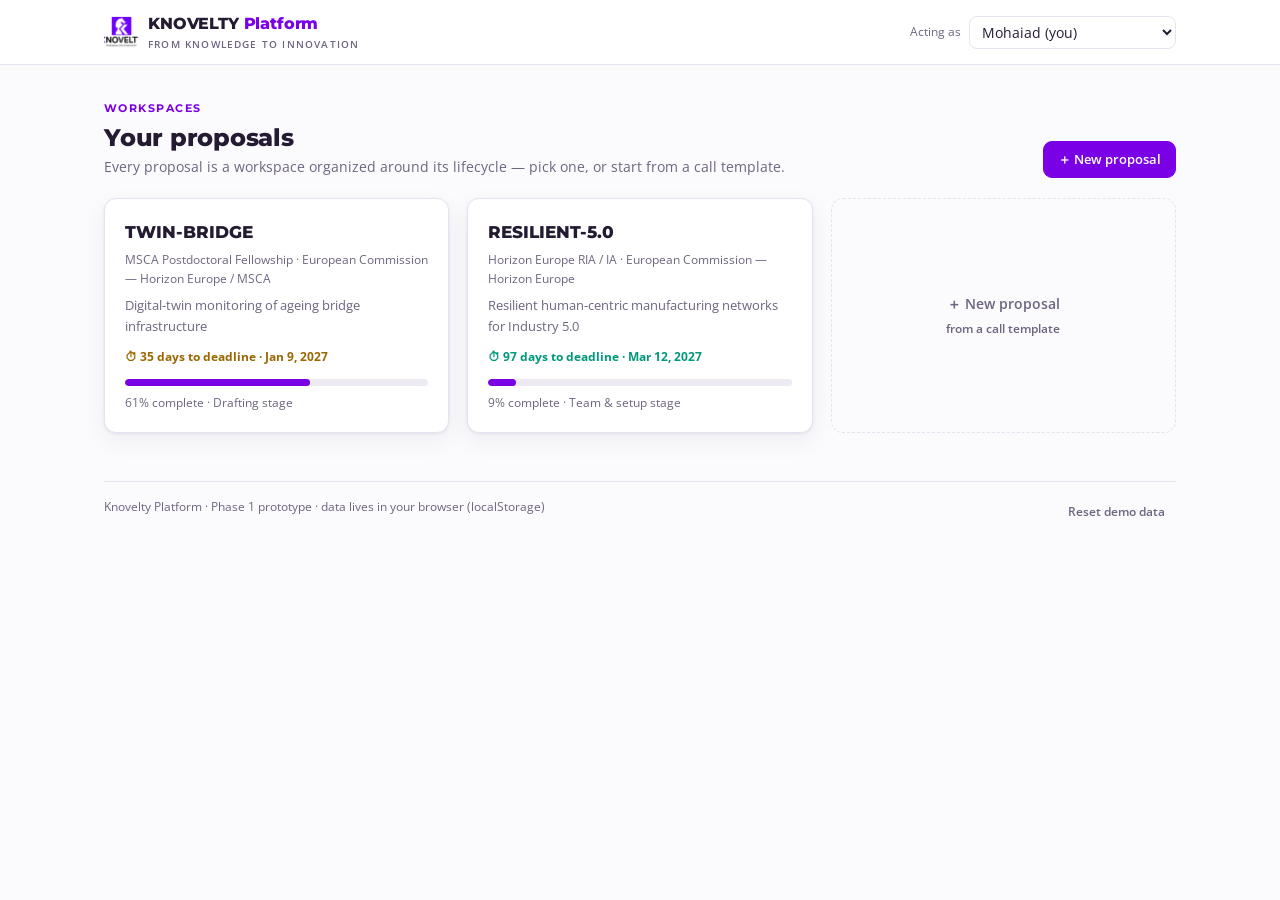
==== index.html @ 3c8b3890 "Knovelty Platform — Phase 1 prototype Collaborative research-proposal workspace (MSCA PF + Horizon E" ====
<!DOCTYPE html>
<html lang="en">
<head>
  <meta charset="UTF-8">
  <meta name="viewport" content="width=device-width, initial-scale=1.0">
  <title>Knovelty Platform — Proposals</title>
  <meta name="robots" content="noindex">
  <link rel="preconnect" href="https://fonts.googleapis.com">
  <link rel="preconnect" href="https://fonts.gstatic.com" crossorigin>
  <link href="https://fonts.googleapis.com/css2?family=Montserrat:wght@600;700;800&family=Open+Sans:wght@400;600;700&display=swap" rel="stylesheet">
  <link rel="stylesheet" href="css/platform.css">
</head>
<body>

  <header class="topbar">
    <div class="topbar-inner">
      <a class="brand" href="index.html">
        <img src="images/Logo-Image.jpg" alt="Knovelty logo">
        <span>
          <span class="b-name">KNOVELTY <span>Platform</span></span>
          <span class="b-tag">From knowledge to innovation</span>
        </span>
      </a>
      <div class="spacer"></div>
      <div class="acting">
        <span>Acting as</span>
        <select id="user-switch" aria-label="Switch demo user"></select>
      </div>
    </div>
  </header>

  <main class="wrap">
    <div class="page-head">
      <div>
        <div class="eyebrow">Workspaces</div>
        <h1>Your proposals</h1>
        <div class="sub">Every proposal is a workspace organized around its lifecycle — pick one, or start from a call template.</div>
      </div>
      <button class="btn primary" id="new-proposal-btn">＋ New proposal</button>
    </div>

    <div class="card-grid" id="proposal-grid"></div>

    <div class="foot-note">
      <span>Knovelty Platform · Phase 1 prototype · data lives in your browser (localStorage)</span>
      <button class="btn ghost small danger" id="reset-demo">Reset demo data</button>
    </div>
  </main>

  <div id="modal-root"></div>

  <script src="js/templates.js"></script>
  <script src="js/store.js"></script>
  <script src="js/app.js"></script>
</body>
</html>
---- css/platform.css ----
/* Knovelty Platform — self-contained stylesheet.
   Inherits only the brand identity (colors, type) from the Knovelty site;
   shares no files with it. */

:root {
  --bg: #FBFAFD;
  --surface: #FFFFFF;
  --surface-2: #F4F1FA;
  --ink: #241B33;
  --muted: #6E6580;
  --line: #E7E2F0;
  --brand: #7A00E6;
  --brand-vivid: #8B00FF;
  --brand-deep: #6A0DAD;
  --brand-soft: #F1E6FF;
  --teal: #00997A;
  --teal-soft: #D9F6EE;
  --amber: #9A6700;
  --amber-soft: #FBEED2;
  --red: #B3261E;
  --red-soft: #FBE3E1;
  --grey-chip: #EDEAF3;
  --shadow: 0 1px 3px rgba(36, 27, 51, 0.08), 0 8px 24px rgba(36, 27, 51, 0.06);
  --radius: 12px;
}

* { box-sizing: border-box; }
body {
  margin: 0;
  background: var(--bg);
  color: var(--ink);
  font-family: "Open Sans", "Segoe UI", system-ui, sans-serif;
  font-size: 15px;
  line-height: 1.55;
  -webkit-font-smoothing: antialiased;
}
h1, h2, h3, h4 { font-family: "Montserrat", "Segoe UI", system-ui, sans-serif; line-height: 1.2; margin: 0; }
button { font-family: inherit; cursor: pointer; }
input, select, textarea { font-family: inherit; font-size: 0.9rem; }
:focus-visible { outline: 2px solid var(--brand); outline-offset: 2px; }

.wrap { max-width: 1120px; margin: 0 auto; padding: 0 24px 80px; }

/* ---------- top bar ---------- */
.topbar {
  background: var(--surface);
  border-bottom: 1px solid var(--line);
  position: sticky; top: 0; z-index: 40;
}
.topbar-inner {
  max-width: 1120px; margin: 0 auto; padding: 12px 24px;
  display: flex; align-items: center; gap: 20px;
}
.brand { display: flex; align-items: center; gap: 10px; text-decoration: none; color: var(--ink); }
.brand img { height: 34px; width: 34px; object-fit: cover; border-radius: 8px; }
.brand .b-name { font-family: "Montserrat", sans-serif; font-weight: 800; font-size: 1rem; letter-spacing: -0.01em; }
.brand .b-name span { color: var(--brand); }
.brand .b-tag { display: block; font-size: 0.62rem; font-weight: 600; letter-spacing: 0.12em; text-transform: uppercase; color: var(--muted); }
.topbar .spacer { flex: 1; }
.acting { display: flex; align-items: center; gap: 8px; font-size: 0.78rem; color: var(--muted); }
.acting select {
  border: 1px solid var(--line); border-radius: 8px; padding: 5px 8px;
  background: var(--surface); color: var(--ink);
}

/* ---------- buttons ---------- */
.btn {
  border: 1px solid var(--line); background: var(--surface); color: var(--ink);
  border-radius: 9px; padding: 8px 14px; font-size: 0.84rem; font-weight: 600;
}
.btn:hover { border-color: var(--brand); color: var(--brand); }
.btn.primary { background: var(--brand); border-color: var(--brand); color: #fff; }
.btn.primary:hover { background: var(--brand-deep); border-color: var(--brand-deep); color: #fff; }
.btn.small { padding: 4px 10px; font-size: 0.76rem; border-radius: 7px; }
.btn.ghost { border-color: transparent; background: transparent; color: var(--muted); }
.btn.ghost:hover { color: var(--brand); }
.btn.danger:hover { border-color: var(--red); color: var(--red); }

/* ---------- page head ---------- */
.page-head { display: flex; align-items: flex-end; justify-content: space-between; gap: 16px; margin: 36px 0 20px; flex-wrap: wrap; }
.page-head h1 { font-size: 1.5rem; font-weight: 800; letter-spacing: -0.01em; }
.page-head .sub { color: var(--muted); font-size: 0.88rem; margin-top: 4px; }
.eyebrow {
  font-family: "Montserrat", sans-serif; font-size: 0.66rem; font-weight: 700;
  letter-spacing: 0.14em; text-transform: uppercase; color: var(--brand); margin-bottom: 6px;
}

/* ---------- status chips ---------- */
.chip {
  display: inline-flex; align-items: center; gap: 6px;
  font-family: "Montserrat", sans-serif; font-size: 0.66rem; font-weight: 700;
  letter-spacing: 0.04em; padding: 3px 10px; border-radius: 999px;
  border: none; white-space: nowrap;
}
.chip::before { content: ""; width: 7px; height: 7px; border-radius: 50%; background: currentColor; }
.chip.c-not_started { background: var(--grey-chip); color: var(--muted); }
.chip.c-drafting { background: var(--amber-soft); color: var(--amber); }
.chip.c-needs_review { background: var(--brand-soft); color: var(--brand); }
.chip.c-final { background: var(--teal-soft); color: var(--teal); }
button.chip:hover { filter: brightness(0.94); }

/* ---------- owner avatar ---------- */
.owner {
  width: 24px; height: 24px; border-radius: 50%; display: inline-grid; place-items: center;
  font-size: 0.62rem; font-weight: 700; color: #fff; border: none; flex-shrink: 0;
}
.owner.unassigned { background: transparent; color: var(--muted); border: 1.5px dashed var(--muted); }
button.owner:hover { filter: brightness(1.12); }

/* ---------- proposal cards (dashboard) ---------- */
.card-grid { display: grid; grid-template-columns: repeat(auto-fill, minmax(300px, 1fr)); gap: 18px; }
.p-card {
  background: var(--surface); border: 1px solid var(--line); border-radius: var(--radius);
  box-shadow: var(--shadow); padding: 20px; text-decoration: none; color: var(--ink);
  display: flex; flex-direction: column; gap: 6px; transition: border-color 0.15s;
}
.p-card:hover { border-color: var(--brand); }
.p-card .acr { font-family: "Montserrat", sans-serif; font-weight: 800; font-size: 1.05rem; }
.p-card .call { font-size: 0.76rem; color: var(--muted); }
.p-card .title { font-size: 0.84rem; color: var(--muted); margin-bottom: 6px; }
.p-card .deadline { font-size: 0.76rem; font-weight: 700; color: var(--teal); }
.p-card .deadline.warn { color: var(--amber); }
.p-card .deadline.late { color: var(--red); }
.p-card.new {
  border-style: dashed; background: transparent; box-shadow: none;
  align-items: center; justify-content: center; min-height: 170px;
  color: var(--muted); font-weight: 600; font-size: 0.9rem; text-align: center;
}
.p-card.new:hover { color: var(--brand); }

.meter { height: 7px; border-radius: 4px; background: var(--grey-chip); overflow: hidden; margin: 6px 0 2px; }
.meter i { display: block; height: 100%; background: var(--brand); border-radius: 4px; }
.meter-label { font-size: 0.72rem; color: var(--muted); font-variant-numeric: tabular-nums; }

/* ---------- workspace tabs ---------- */
.tabs { display: flex; gap: 4px; border-bottom: 1px solid var(--line); margin: 8px 0 24px; overflow-x: auto; }
.tab {
  border: none; background: none; padding: 10px 14px; font-size: 0.86rem; font-weight: 600;
  color: var(--muted); border-bottom: 2px solid transparent; white-space: nowrap;
}
.tab:hover { color: var(--brand); }
.tab.on { color: var(--brand); border-bottom-color: var(--brand); }
.tab .count {
  background: var(--grey-chip); color: var(--muted); border-radius: 999px;
  font-size: 0.66rem; padding: 1px 7px; margin-left: 5px; font-variant-numeric: tabular-nums;
}

/* ---------- overview ---------- */
.tile-grid { display: grid; grid-template-columns: repeat(auto-fit, minmax(160px, 1fr)); gap: 14px; margin-bottom: 20px; }
.tile { background: var(--surface); border: 1px solid var(--line); border-radius: var(--radius); padding: 16px; }
.tile .big { font-family: "Montserrat", sans-serif; font-size: 1.6rem; font-weight: 800; font-variant-numeric: tabular-nums; }
.tile .lbl { font-size: 0.74rem; color: var(--muted); margin-top: 2px; }
.tile .extra { font-size: 0.7rem; font-weight: 700; margin-top: 8px; }
.tile .extra.warn { color: var(--amber); }
.tile .extra.ok { color: var(--teal); }

.panel { background: var(--surface); border: 1px solid var(--line); border-radius: var(--radius); padding: 18px 20px; margin-bottom: 20px; }
.panel h3 { font-size: 0.78rem; font-weight: 700; text-transform: uppercase; letter-spacing: 0.1em; color: var(--muted); margin-bottom: 14px; display: flex; justify-content: space-between; align-items: center; }

/* pipeline */
.pipeline-scroll { overflow-x: auto; padding-bottom: 6px; }
.pipeline { display: flex; min-width: 720px; }
.stage { flex: 1; padding-right: 16px; position: relative; }
.stage .dot-row { display: flex; align-items: center; margin-bottom: 8px; }
.stage .dot { width: 13px; height: 13px; border-radius: 50%; background: var(--line); flex-shrink: 0; box-shadow: 0 0 0 4px var(--surface-2); }
.stage.done .dot { background: var(--teal); box-shadow: 0 0 0 4px var(--teal-soft); }
.stage.current .dot { background: var(--brand); box-shadow: 0 0 0 4px var(--brand-soft); }
.stage .bar { height: 2px; background: var(--line); flex: 1; margin-left: 6px; }
.stage.done .bar { background: var(--teal-soft); }
.stage .s-name { font-family: "Montserrat", sans-serif; font-weight: 700; font-size: 0.76rem; }
.stage.current .s-name { color: var(--brand); }
.stage.done .s-name { color: var(--teal); }
.stage .s-when { font-size: 0.66rem; color: var(--muted); }

/* activity + review queue */
.feed { list-style: none; margin: 0; padding: 0; font-size: 0.8rem; }
.feed li { display: flex; gap: 10px; padding: 7px 0; border-bottom: 1px solid var(--line); align-items: baseline; }
.feed li:last-child { border-bottom: none; }
.feed .who { font-weight: 700; flex-shrink: 0; }
.feed .when { margin-left: auto; color: var(--muted); font-size: 0.68rem; flex-shrink: 0; }
.feed .txt { color: var(--muted); }
.feed .txt b { color: var(--ink); }

.two-col { display: grid; grid-template-columns: 1fr 1fr; gap: 20px; align-items: start; }
@media (max-width: 860px) { .two-col { grid-template-columns: 1fr; } }

/* ---------- documents ---------- */
.doc-group { margin-bottom: 26px; }
.doc-group h3 { font-size: 0.76rem; font-weight: 700; text-transform: uppercase; letter-spacing: 0.1em; color: var(--muted); margin-bottom: 10px; }
.doc-row {
  display: flex; align-items: center; gap: 12px;
  background: var(--surface); border: 1px solid var(--line); border-radius: 10px;
  padding: 10px 14px; margin-bottom: 8px; font-size: 0.84rem;
}
.doc-row.overdue { border-left: 3px solid var(--red); }
.doc-row .d-main { min-width: 0; flex: 1; }
.doc-row .d-title { font-weight: 600; }
.doc-row .d-note { font-size: 0.72rem; color: var(--muted); }
.doc-row .d-note a { color: var(--brand); text-decoration: none; }
.doc-row .d-note a:hover { text-decoration: underline; }
.doc-row .d-note .due-late { color: var(--red); font-weight: 700; }
.doc-row .d-actions { display: flex; align-items: center; gap: 10px; flex-shrink: 0; }

/* ---------- kanban ---------- */
.kanban { display: grid; grid-template-columns: repeat(4, 1fr); gap: 14px; }
@media (max-width: 900px) { .kanban { grid-template-columns: repeat(2, 1fr); } }
.kan-col { background: var(--surface-2); border: 1px solid var(--line); border-radius: var(--radius); padding: 10px; min-height: 200px; }
.kan-col.drag-over { border-color: var(--brand); background: var(--brand-soft); }
.kan-col .head {
  display: flex; justify-content: space-between; align-items: center;
  font-family: "Montserrat", sans-serif; font-size: 0.66rem; font-weight: 700;
  text-transform: uppercase; letter-spacing: 0.06em; color: var(--muted); padding: 4px 6px 10px;
}
.kan-card {
  background: var(--surface); border: 1px solid var(--line); border-radius: 9px;
  padding: 10px 12px; margin-bottom: 8px; font-size: 0.78rem; cursor: grab;
}
.kan-card:hover { border-color: var(--brand); }
.kan-card.dragging { opacity: 0.5; }
.kan-card.over-budget { border-color: var(--amber); }
.kan-card .kc-t { font-weight: 700; margin-bottom: 6px; }
.kan-card .kc-m { display: flex; justify-content: space-between; align-items: center; color: var(--muted); font-size: 0.68rem; font-variant-numeric: tabular-nums; gap: 6px; }
.kan-card .pages.over { color: var(--amber); font-weight: 700; }
.kan-card .cmt { color: var(--muted); }

/* ---------- canvas ---------- */
.canvas-zone { display: grid; grid-template-columns: repeat(3, 1fr); gap: 16px; }
@media (max-width: 860px) { .canvas-zone { grid-template-columns: 1fr; } }
.crit-col { border: 1.5px dashed var(--line); border-radius: var(--radius); padding: 12px; }
.crit-col .head {
  font-family: "Montserrat", sans-serif; font-size: 0.68rem; font-weight: 700;
  text-transform: uppercase; letter-spacing: 0.08em; color: var(--brand);
  margin-bottom: 10px; display: flex; justify-content: space-between; align-items: center;
}
.sticky {
  border-radius: 8px; padding: 10px 12px; font-size: 0.78rem; line-height: 1.5;
  margin-bottom: 10px; box-shadow: 0 1px 2px rgba(36,27,51,0.12);
  background: var(--amber-soft);
}
.sticky.by-lr { background: var(--brand-soft); }
.sticky.by-sk { background: var(--teal-soft); }
.sticky.promoted { outline: 1.5px solid var(--teal); }
.sticky .s-foot { display: flex; align-items: center; gap: 8px; margin-top: 8px; }
.sticky .who { font-size: 0.62rem; color: var(--muted); font-weight: 700; }
.sticky .promo { font-size: 0.62rem; color: var(--teal); font-weight: 700; }
.sticky .s-foot .spacer { flex: 1; }
.sticky-add {
  width: 100%; border: 1.5px dashed var(--line); background: transparent; color: var(--muted);
  border-radius: 8px; padding: 8px; font-size: 0.76rem; font-weight: 600;
}
.sticky-add:hover { color: var(--brand); border-color: var(--brand); }

/* ---------- timeline ---------- */
.mile-row {
  display: flex; align-items: center; gap: 14px;
  background: var(--surface); border: 1px solid var(--line); border-radius: 10px;
  padding: 12px 16px; margin-bottom: 8px; font-size: 0.86rem;
}
.mile-row.done { opacity: 0.6; }
.mile-row.late { border-left: 3px solid var(--red); }
.mile-row input[type="checkbox"] { width: 17px; height: 17px; accent-color: var(--teal); }
.mile-row .m-name { flex: 1; font-weight: 600; }
.mile-row .m-name.done-txt { text-decoration: line-through; }
.mile-row .m-date { color: var(--muted); font-size: 0.76rem; font-variant-numeric: tabular-nums; }
.mile-row .m-date .late-txt { color: var(--red); font-weight: 700; }
.mile-row .m-auto { font-size: 0.62rem; color: var(--muted); background: var(--grey-chip); border-radius: 999px; padding: 2px 8px; }

/* ---------- modal ---------- */
.modal-back {
  position: fixed; inset: 0; background: rgba(36, 27, 51, 0.45);
  display: grid; place-items: center; z-index: 100; padding: 20px;
}
.modal {
  background: var(--surface); border-radius: 14px; box-shadow: var(--shadow);
  width: 100%; max-width: 520px; max-height: 86vh; overflow-y: auto; padding: 24px;
}
.modal h2 { font-size: 1.1rem; font-weight: 800; margin-bottom: 16px; }
.modal label { display: block; font-size: 0.76rem; font-weight: 700; color: var(--muted); margin: 14px 0 4px; }
.modal input[type="text"], .modal input[type="date"], .modal input[type="url"],
.modal input[type="number"], .modal select, .modal textarea {
  width: 100%; border: 1px solid var(--line); border-radius: 9px; padding: 9px 12px;
  background: var(--bg); color: var(--ink);
}
.modal textarea { min-height: 110px; resize: vertical; }
.modal .modal-actions { display: flex; justify-content: flex-end; gap: 10px; margin-top: 22px; }
.modal .hint { font-size: 0.72rem; color: var(--muted); margin-top: 4px; }

/* comments inside item modal */
.cmt-list { list-style: none; margin: 8px 0; padding: 0; }
.cmt-list li { border-top: 1px solid var(--line); padding: 10px 0; font-size: 0.82rem; }
.cmt-list .c-head { display: flex; gap: 8px; align-items: center; margin-bottom: 3px; }
.cmt-list .c-who { font-weight: 700; font-size: 0.76rem; }
.cmt-list .c-when { color: var(--muted); font-size: 0.66rem; }
.cmt-list .c-verdict { font-size: 0.64rem; font-weight: 800; border-radius: 999px; padding: 2px 8px; }
.cmt-list .c-verdict.approve { background: var(--teal-soft); color: var(--teal); }
.cmt-list .c-verdict.changes { background: var(--amber-soft); color: var(--amber); }
.review-actions { display: flex; gap: 10px; margin-top: 12px; padding: 12px; background: var(--brand-soft); border-radius: 10px; align-items: center; font-size: 0.78rem; }

.empty { color: var(--muted); font-size: 0.84rem; padding: 18px 0; text-align: center; }
.foot-note { margin-top: 48px; padding-top: 16px; border-top: 1px solid var(--line); color: var(--muted); font-size: 0.76rem; display: flex; justify-content: space-between; flex-wrap: wrap; gap: 10px; }
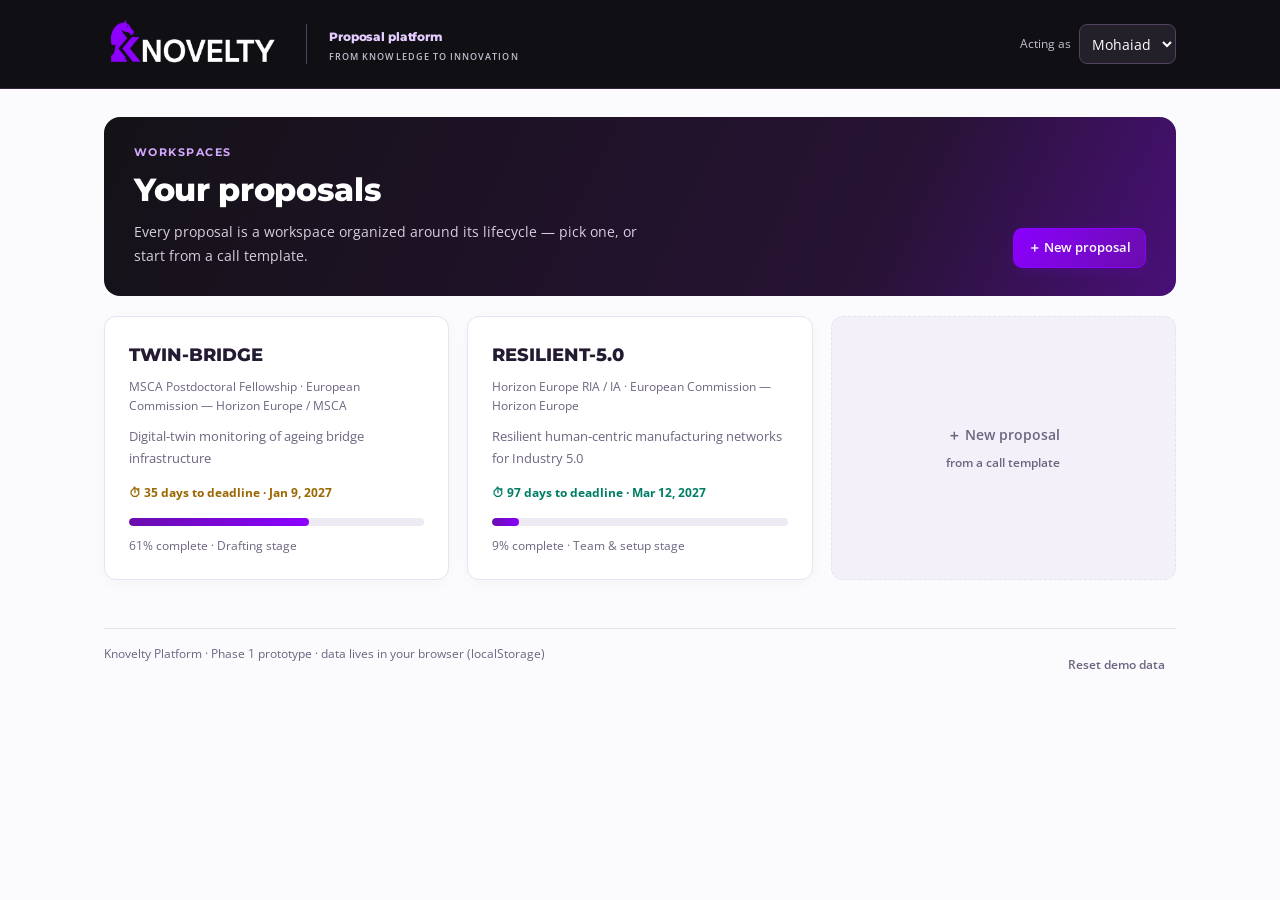
==== commit b695c201: "Align platform with Knovelty branding and team personas" ====
--- a/index.html
+++ b/index.html
@@ -8,16 +8,18 @@
   <link rel="preconnect" href="https://fonts.googleapis.com">
   <link rel="preconnect" href="https://fonts.gstatic.com" crossorigin>
   <link href="https://fonts.googleapis.com/css2?family=Montserrat:wght@600;700;800&family=Open+Sans:wght@400;600;700&display=swap" rel="stylesheet">
+  <link rel="icon" type="image/png" href="images/Logo-violette hourse.png">
   <link rel="stylesheet" href="css/platform.css">
 </head>
 <body>
+  <a class="skip-link" href="#main-content">Skip to content</a>
 
   <header class="topbar">
     <div class="topbar-inner">
       <a class="brand" href="index.html">
-        <img src="images/Logo-Image.jpg" alt="Knovelty logo">
+        <img src="images/Logo-violette hourse-white text.png" alt="Knovelty">
         <span>
-          <span class="b-name">KNOVELTY <span>Platform</span></span>
+          <span class="b-name"><span>Proposal platform</span></span>
           <span class="b-tag">From knowledge to innovation</span>
         </span>
       </a>
@@ -29,7 +31,7 @@
     </div>
   </header>
 
-  <main class="wrap">
+  <main class="wrap" id="main-content" tabindex="-1">
     <div class="page-head">
       <div>
         <div class="eyebrow">Workspaces</div>
--- a/css/platform.css
+++ b/css/platform.css
@@ -298,3 +298,72 @@
 
 .empty { color: var(--muted); font-size: 0.84rem; padding: 18px 0; text-align: center; }
 .foot-note { margin-top: 48px; padding-top: 16px; border-top: 1px solid var(--line); color: var(--muted); font-size: 0.76rem; display: flex; justify-content: space-between; flex-wrap: wrap; gap: 10px; }
+
+/* Website brand alignment: original wordmark, black/purple framing and readable work surfaces. */
+:root { --brand: #8B00FF; --teal: #007D65; }
+.topbar { background: #101014; border-bottom: 1px solid #34253f; }
+.topbar-inner { min-height: 88px; }
+.brand { gap: 22px; color: #fff; }
+.brand img { width: 180px; height: auto; object-fit: contain; border-radius: 0; }
+.brand > span { border-left: 1px solid #51425e; padding-left: 22px; }
+.brand .b-name { font-size: .78rem; }
+.brand .b-name span { color: #e4ccff; }
+.brand .b-tag { color: #c5bdce; font-size: .55rem; margin-top: 4px; }
+.acting { color: #c5bdce; }
+.acting select { min-height: 40px; background: #242029; color: #fff; border-color: #51425e; }
+.page-head { padding: 28px 30px; border-radius: 16px; background: linear-gradient(115deg, #141217, #271334 72%, #491078); color: #fff; margin-top: 28px; gap: 24px; }
+.page-head > div { min-width: 0; }
+.page-head h1 { font-size: clamp(1.5rem, 3vw, 2rem); overflow-wrap: anywhere; }
+.page-head .sub { color: #d8cfdf; max-width: 66ch; margin-top: 10px; line-height: 1.7; }
+.page-head .eyebrow { color: #d4a8ff; margin-bottom: 10px; }
+/* Workspace inline status colors use these locally scoped accessible variants. */
+.page-head { --muted: #d8cfdf; --red: #ffb4ad; --amber: #ffcf7e; --teal: #79e0c2; }
+.btn { min-height: 40px; transition: background-color .15s, border-color .15s; }
+.btn.primary { background: linear-gradient(120deg, #8B00FF, #6A0DAD); box-shadow: 0 4px 14px #8b00ff26; }
+.btn.primary:hover { background: #6A0DAD; }
+.p-card { padding: 24px; gap: 9px; box-shadow: 0 4px 18px #241b3307; }
+.p-card:hover { box-shadow: 0 6px 24px #6a0dad16; }
+.p-card .acr { font-size: 1.15rem; }
+.p-card .title { line-height: 1.65; }
+.p-card.new { background: #f4f0fa; }
+.meter { height: 8px; }
+.meter i { background: linear-gradient(90deg, #6A0DAD, #8B00FF); }
+.tabs { gap: 6px; padding: 5px; background: #fff; border: 1px solid var(--line); border-radius: 12px; }
+.tab { min-height: 44px; border-radius: 8px; }
+.tab.on { background: var(--brand-soft); border-bottom-color: var(--brand); }
+.doc-row .d-note { overflow-wrap: anywhere; }
+.skip-link { position: fixed; top: -100px; left: 16px; z-index: 200; padding: 12px 20px; background: #fff; color: #6A0DAD; border-radius: 8px; }
+.skip-link:focus { top: 12px; }
+.topbar :focus-visible, .page-head :focus-visible { outline-color: #dfb6ff; }
+@media (max-width: 600px) {
+  .wrap { padding: 0 16px 48px; }
+  .topbar-inner { padding: 14px 16px; flex-wrap: wrap; gap: 12px; }
+  .brand { gap: 12px; }
+  .brand img { width: 148px; }
+  .brand > span { padding-left: 12px; }
+  .brand .b-tag { display: none; }
+  .topbar .spacer { display: none; }
+  .acting { width: 100%; justify-content: space-between; }
+  .acting select { max-width: 70%; }
+  .page-head { padding: 24px 20px; margin-top: 20px; }
+  .page-head > .btn { width: 100%; }
+  .card-grid { grid-template-columns: minmax(0, 1fr); }
+  .kanban { grid-template-columns: minmax(0, 1fr); }
+  .doc-row, .mile-row { flex-wrap: wrap; gap: 10px; }
+  .doc-row .d-main { flex-basis: 100%; }
+  .doc-row .d-actions { flex-wrap: wrap; }
+  .mile-row .m-name { flex-basis: 65%; }
+  .feed li { flex-wrap: wrap; }
+  .feed .txt { flex: 1; min-width: 150px; }
+  .review-actions { flex-wrap: wrap; }
+  .btn.small, button.chip, button.owner { min-height: 36px; }
+  button.owner { min-width: 36px; }
+  .modal { padding: 20px; }
+}
+@media (prefers-reduced-motion: reduce) {
+  *, *::before, *::after { transition: none !important; scroll-behavior: auto !important; }
+}
+@media (max-width: 600px) {
+  .panel h3 { flex-wrap: wrap; gap: 12px; }
+  .panel h3 > span { display: flex; flex-wrap: wrap; gap: 8px; }
+}
